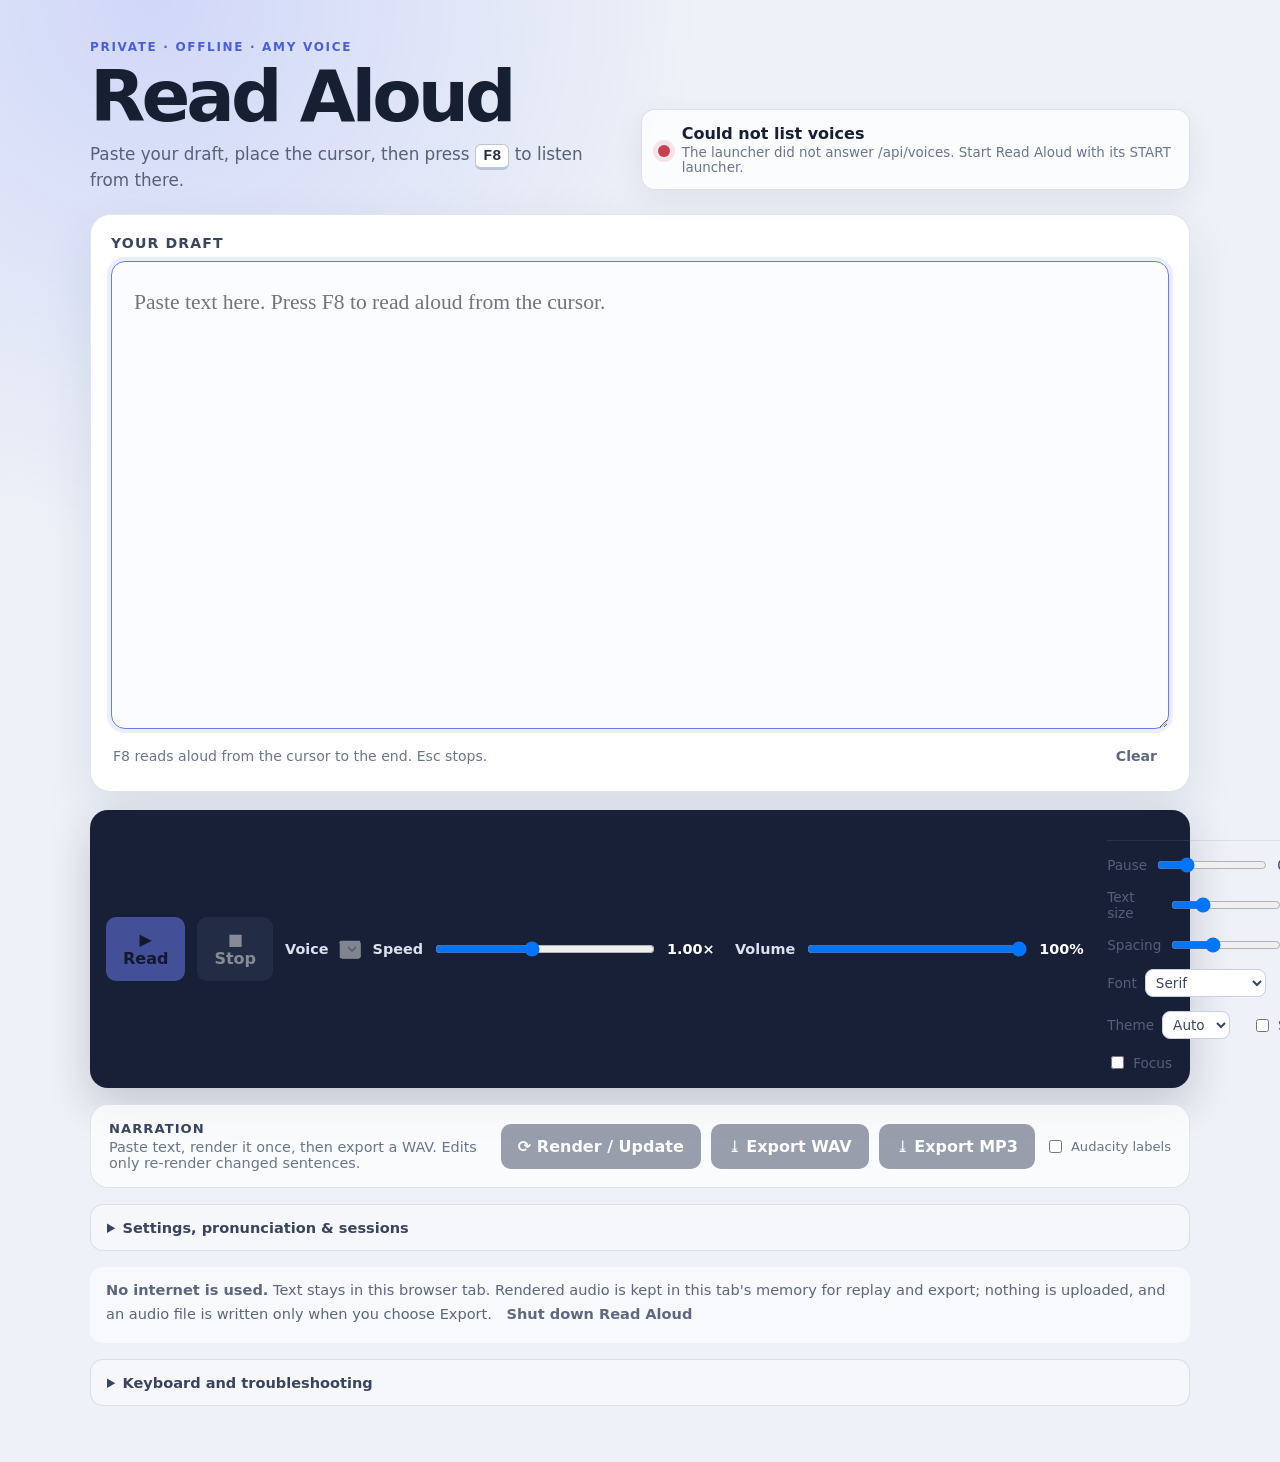
==== web/index.html @ 63fe1a3e "test" ====
<!doctype html>
<html lang="en">
<head>
  <meta charset="utf-8">
  <meta name="viewport" content="width=device-width, initial-scale=1">
  <meta name="color-scheme" content="light dark">
  <title>Read Aloud — Offline Proofreading</title>
  <link rel="stylesheet" href="style.css">
</head>
<body>
  <main class="shell">
    <noscript>
      <section class="noscript-banner" role="alert">
        <strong>JavaScript is turned off in this browser.</strong>
        <p>Read Aloud runs entirely on this computer — no internet is used and nothing is uploaded —
        but the offline voice engine needs JavaScript to run.</p>
        <p>If you use NoScript or a script blocker, allow scripts for <code>127.0.0.1</code> and
        <code>localhost</code> only; there are no third-party scripts on this page.
        Otherwise, enable JavaScript in your browser settings, then reload this page.</p>
      </section>
    </noscript>
    <header class="topbar">
      <div>
        <p class="eyebrow">PRIVATE · OFFLINE · AMY VOICE</p>
        <h1>Read Aloud</h1>
        <p class="subtitle">Paste your draft, place the cursor, then press <kbd>F8</kbd> to listen from there.</p>
      </div>
      <div class="status-card" aria-live="polite">
        <span id="statusDot" class="dot loading"></span>
        <div>
          <strong id="statusTitle">Loading voice…</strong>
          <span id="statusDetail">The first launch can take several seconds.</span>
        </div>
      </div>
    </header>

    <section class="editor-card">
      <label for="draft">Your draft</label>
      <div class="editor-stack">
        <div id="backdrop" aria-hidden="true"><div id="backdropContent" class="backdrop-content"></div></div>
        <textarea id="draft" spellcheck="true" autofocus placeholder="Paste text here. Press F8 to read aloud from the cursor."></textarea>
      </div>
      <div class="selection-row">
        <span id="selectionInfo">F8 reads aloud from the cursor to the end. Esc stops.</span>
        <button id="clearButton" class="quiet" type="button">Clear</button>
      </div>
      <div class="lint-row" id="lintInfo" aria-live="polite"></div>
      <div class="flags-row" id="flagsRow" hidden>
        <span id="flagsInfo"></span>
        <button id="flagPanelToggle" class="quiet" type="button">Show</button>
        <button id="flagReportButton" class="quiet" type="button">Report</button>
        <button id="flagClearButton" class="quiet" type="button">Clear flags</button>
      </div>
      <ol class="flag-panel" id="flagPanel" hidden></ol>
    </section>

    <section class="controls" aria-label="Read aloud controls">
      <button id="readButton" class="primary" type="button" disabled>
        <span aria-hidden="true">▶</span> Read
      </button>
      <button id="stopButton" type="button" disabled>
        <span aria-hidden="true">■</span> Stop
      </button>
      <label class="speed-control" for="voiceSelect">
        Voice
        <select id="voiceSelect" disabled></select>
      </label>
      <label class="speed-control" for="speed">
        Speed
        <input id="speed" type="range" min="0.65" max="1.45" step="0.05" value="1">
        <output id="speedValue" for="speed">1.00×</output>
      </label>
      <label class="speed-control" for="volume">
        Volume
        <input id="volume" type="range" min="0" max="1" step="0.05" value="1">
        <output id="volumeValue" for="volume">100%</output>
      </label>
      <div class="tuning-row" aria-label="Pacing and display">
        <label for="gap">
          Pause
          <input id="gap" type="range" min="0" max="1.5" step="0.05" value="0.35">
          <output id="gapValue" for="gap">0.35s</output>
        </label>
        <label for="fontScale">
          Text size
          <input id="fontScale" type="range" min="0.8" max="1.6" step="0.05" value="1">
          <output id="fontValue" for="fontScale">100%</output>
        </label>
        <label for="lineSpacing">
          Spacing
          <input id="lineSpacing" type="range" min="1.3" max="2.4" step="0.05" value="1.7">
          <output id="spacingValue" for="lineSpacing">1.70</output>
        </label>
        <label for="fontSelect">
          Font
          <select id="fontSelect">
            <option value="serif" selected>Serif</option>
            <option value="hyper">Hyperlegible</option>
          </select>
        </label>
        <label for="themeSelect">
          Theme
          <select id="themeSelect">
            <option value="auto" selected>Auto</option>
            <option value="light">Light</option>
            <option value="dark">Dark</option>
          </select>
        </label>
        <label class="toggle" for="stepToggle">
          <input id="stepToggle" type="checkbox">
          Step
        </label>
        <label class="toggle" for="focusToggle">
          <input id="focusToggle" type="checkbox">
          Focus
        </label>
      </div>
    </section>

    <section class="narration" aria-label="Narration and WAV export">
      <div class="narration-text">
        <strong>Narration</strong>
        <span id="narrationInfo">Paste text, render it once, then export a WAV. Edits only re-render changed sentences.</span>
        <span id="statsInfo" class="stats-line"></span>
      </div>
      <div class="narration-buttons">
        <button id="renderButton" type="button" disabled>
          <span aria-hidden="true">⟳</span> Render / Update
        </button>
        <button id="exportButton" type="button" disabled>
          <span aria-hidden="true">⤓</span> Export WAV
        </button>
        <button id="exportMp3Button" type="button" disabled>
          <span aria-hidden="true">⤓</span> Export MP3
        </button>
        <label class="labels-toggle" for="labelsToggle">
          <input id="labelsToggle" type="checkbox">
          Audacity labels
        </label>
      </div>
    </section>

    <details class="help settings-panel">
      <summary>Settings, pronunciation &amp; sessions</summary>
      <div class="settings-body">
        <p>Copy your settings as one line of text, or save them as <strong>settings.txt</strong> next to
        the app files in the <strong>shared</strong> folder — the page loads that file automatically on
        every launch, on any computer. Pronunciation fixes live in the <code>dict</code> part, for example
        <code>"dict":{"Dr.":"Doctor","kubectl":"kube control"}</code>; they change only how words are
        spoken, never your text. A session file saves the draft, flags, and settings together.</p>
        <textarea id="settingsBox" rows="3" spellcheck="false" placeholder='RA1 {"v":1,"speed":1, ... }'></textarea>
        <div class="settings-buttons">
          <button id="settingsShow" class="quiet" type="button">Show current</button>
          <button id="settingsApply" class="quiet" type="button">Apply</button>
          <button id="settingsCopy" class="quiet" type="button">Copy</button>
          <button id="settingsDownload" class="quiet" type="button">Download settings.txt</button>
          <button id="sessionSave" class="quiet" type="button">Save session</button>
          <button id="sessionOpen" class="quiet" type="button">Open session</button>
          <input type="file" id="sessionFile" accept=".json,.txt,application/json" hidden>
        </div>
      </div>
    </details>

    <section class="privacy-note">
      <strong>No internet is used.</strong>
      Text stays in this browser tab. Rendered audio is kept in this tab's memory for replay and export; nothing is uploaded, and an audio file is written only when you choose Export.
      <span class="quit-line"><button id="quitButton" class="quiet" type="button">Shut down Read Aloud</button></span>
    </section>

    <details class="help">
      <summary>Keyboard and troubleshooting</summary>
      <p><kbd>F8</kbd> reads aloud from the cursor to the end of the draft, highlighting each sentence as it is spoken. The next sentence is prepared while the current one plays, so reading is continuous. With text selected, <kbd>F8</kbd> reads only the selection. <kbd>Esc</kbd> stops, and pressing <kbd>F8</kbd> again resumes from the stopped sentence. Editing the text stops playback.</p>
      <p><strong>Adding voices:</strong> copy a compatible voice package folder into the
      <strong>voices</strong> folder next to <strong>shared</strong> on this drive, then relaunch.
      Two families work: <strong>Piper VITS</strong> packages hold <code>voice.json</code>,
      <code>model.onnx</code> and <code>tokens.txt</code>; <strong>KittenTTS</strong> packages add
      <code>voices.bin</code> and carry several speakers in one file.
      It will appear in the Voice dropdown automatically. The <a href="make-voice.html">voice package maker</a> can build and test a package from downloaded Piper files. Invalid packages are skipped and reported
      without affecting working voices.</p>
      <p><kbd>F7</kbd> replays the current sentence (or, while stopped, reads the sentence at the cursor once).
      <kbd>F9</kbd> flags the current sentence for later without interrupting playback; <kbd>F10</kbd> jumps
      to the next flagged sentence. <strong>Show</strong> opens the flag panel: click any entry to jump to it,
      and flags follow their sentences through edits and moves — a rewritten sentence keeps its flag, and a
      deleted one is listed as not found. Flagged sentences carry a dotted underline in the text. <strong>Step</strong> waits after each sentence — press <kbd>F8</kbd>
      (or Space outside the text box) for the next one. <strong>Focus</strong> dims everything except the
      sentence being spoken.</p>
      <p><strong>Render / Update</strong> synthesizes every sentence of the draft into memory, and <strong>Export WAV</strong> stitches them into one audio file with natural pauses. After editing, Render / Update re-records only the sentences that changed; everything else is reused instantly. Changing the speed re-renders everything, since it produces different audio.</p>
      <p>Do not open <code>shared/index.html</code> directly. Close this page and use the matching <code>START</code> launcher in the parent folder. Keep the <code>shared</code> folder beside the launcher.</p>
    </details>
  </main>

  <script src="app.js" defer></script>
</body>
</html>
---- web/style.css ----
:root {
  font-family: Inter, ui-sans-serif, system-ui, -apple-system, BlinkMacSystemFont, "Segoe UI", sans-serif;
  color: #172033;
  background: #eef1f7;
  font-synthesis: none;
}

* { box-sizing: border-box; }

body {
  margin: 0;
  min-height: 100vh;
  background:
    radial-gradient(circle at 12% 0%, rgba(72, 99, 255, 0.18), transparent 34rem),
    #eef1f7;
}

button, textarea, input { font: inherit; }

.shell {
  width: min(1100px, calc(100% - 32px));
  margin: 0 auto;
  padding: 40px 0 56px;
}

.topbar {
  display: flex;
  justify-content: space-between;
  align-items: flex-end;
  gap: 24px;
  margin-bottom: 24px;
}

.eyebrow {
  margin: 0 0 8px;
  color: #4c5ed7;
  font-size: 0.75rem;
  font-weight: 800;
  letter-spacing: 0.14em;
}

h1 {
  margin: 0;
  font-size: clamp(2.25rem, 6vw, 4.5rem);
  letter-spacing: -0.055em;
  line-height: 0.95;
}

.subtitle {
  margin: 14px 0 0;
  color: #566178;
  font-size: 1.05rem;
}

kbd {
  display: inline-block;
  padding: 0.12rem 0.45rem;
  border: 1px solid #bcc4d8;
  border-bottom-width: 3px;
  border-radius: 6px;
  background: #fff;
  color: #27314a;
  font-size: 0.9em;
  font-weight: 700;
}

.status-card {
  min-width: 290px;
  display: flex;
  align-items: center;
  gap: 12px;
  padding: 14px 16px;
  border: 1px solid rgba(122, 136, 169, 0.24);
  border-radius: 14px;
  background: rgba(255, 255, 255, 0.76);
  box-shadow: 0 10px 30px rgba(44, 56, 94, 0.08);
}

.status-card strong, .status-card span { display: block; }
.status-card span { margin-top: 2px; color: #6b758b; font-size: 0.84rem; }

.dot {
  width: 12px;
  height: 12px;
  flex: 0 0 12px;
  border-radius: 50%;
  background: #d8a316;
  box-shadow: 0 0 0 5px rgba(216, 163, 22, 0.13);
}

.dot.ready { background: #1c9c67; box-shadow: 0 0 0 5px rgba(28, 156, 103, 0.13); }
.dot.error { background: #c83f52; box-shadow: 0 0 0 5px rgba(200, 63, 82, 0.13); }
.dot.speaking { background: #5268ee; box-shadow: 0 0 0 5px rgba(82, 104, 238, 0.13); }

.editor-card {
  padding: 20px;
  border: 1px solid rgba(122, 136, 169, 0.22);
  border-radius: 20px;
  background: #fff;
  box-shadow: 0 18px 50px rgba(44, 56, 94, 0.1);
}

.editor-card > label {
  display: block;
  margin: 0 0 10px;
  color: #39445d;
  font-size: 0.88rem;
  font-weight: 800;
  text-transform: uppercase;
  letter-spacing: 0.08em;
}

.editor-stack {
  position: relative;
  display: grid;
}

.editor-stack > textarea { grid-area: 1 / 1; }

#backdrop {
  position: absolute;
  inset: 0;
  overflow: hidden;
  border: 1px solid transparent;
  border-radius: 14px;
  background: #fbfcff;
  pointer-events: none;
}

.backdrop-content {
  min-height: 100%;
  padding: 22px;
  color: transparent;
  font-family: Georgia, "Times New Roman", serif;
  font-size: clamp(1.1rem, 2vw, 1.35rem);
  line-height: 1.7;
  white-space: pre-wrap;
  overflow-wrap: break-word;
}

.backdrop-content mark {
  border-radius: 5px;
  background: rgba(114, 132, 255, 0.30);
  color: transparent;
  box-decoration-break: clone;
  -webkit-box-decoration-break: clone;
}

textarea {
  position: relative;
  z-index: 1;
  width: 100%;
  min-height: min(52vh, 560px);
  resize: vertical;
  padding: 22px;
  border: 1px solid #d6dbe8;
  border-radius: 14px;
  outline: none;
  background: transparent;
  color: #171d2c;
  font-family: Georgia, "Times New Roman", serif;
  font-size: clamp(1.1rem, 2vw, 1.35rem);
  line-height: 1.7;
  transition: border-color 150ms ease, box-shadow 150ms ease;
}

textarea:focus {
  border-color: #687bf0;
  box-shadow: 0 0 0 4px rgba(104, 123, 240, 0.13);
}

.selection-row {
  display: flex;
  justify-content: space-between;
  align-items: center;
  gap: 16px;
  padding: 12px 2px 0;
  color: #6b758b;
  font-size: 0.88rem;
}

.controls {
  display: flex;
  align-items: center;
  gap: 12px;
  margin-top: 18px;
  padding: 16px;
  border-radius: 18px;
  background: #182038;
  color: #fff;
  box-shadow: 0 18px 45px rgba(24, 32, 56, 0.2);
}

button {
  padding: 12px 16px;
  border: 1px solid transparent;
  border-radius: 10px;
  cursor: pointer;
  background: #303a55;
  color: #fff;
  font-weight: 750;
}

button:hover:not(:disabled) { transform: translateY(-1px); }
button:disabled { cursor: not-allowed; opacity: 0.48; }
button.primary { background: #7284ff; color: #0c1226; }
button.quiet { padding: 6px 9px; background: transparent; color: #5e6980; }

.speed-control {
  display: flex;
  align-items: center;
  gap: 10px;
  margin-left: auto;
  color: #dce1f1;
  font-size: 0.9rem;
  font-weight: 700;
}

.speed-control input { width: min(220px, 24vw); }
.speed-control output { min-width: 3.5rem; color: #fff; font-variant-numeric: tabular-nums; }

/* The hidden attribute must always win, even over author display rules
   (flex/grid on the same element would otherwise override it). */
[hidden] { display: none !important; }

.noscript-banner {
  margin-bottom: 18px;
  padding: 16px 18px;
  border: 1px solid #e3b7b7;
  border-radius: 14px;
  background: #fdf3f3;
  color: #5a2f2f;
}

.noscript-banner strong { display: block; margin-bottom: 6px; }
.noscript-banner p { margin: 6px 0 0; font-size: 0.95rem; line-height: 1.5; }
.noscript-banner code {
  padding: 1px 5px;
  border-radius: 5px;
  background: rgba(0, 0, 0, 0.07);
  font-size: 0.9em;
}

.narration {
  display: flex;
  justify-content: space-between;
  align-items: center;
  gap: 16px;
  margin-top: 16px;
  padding: 16px 18px;
  border: 1px solid rgba(122, 136, 169, 0.22);
  border-radius: 18px;
  background: rgba(255, 255, 255, 0.72);
}

.narration-text strong {
  display: block;
  color: #39445d;
  font-size: 0.82rem;
  font-weight: 800;
  text-transform: uppercase;
  letter-spacing: 0.08em;
}

.narration-text span {
  display: block;
  margin-top: 3px;
  color: #6b758b;
  font-size: 0.9rem;
}

.narration-buttons {
  display: flex;
  gap: 10px;
  flex: 0 0 auto;
}

.privacy-note, .help {
  margin-top: 16px;
  padding: 14px 16px;
  border-radius: 13px;
  color: #5c667c;
  font-size: 0.91rem;
}

.privacy-note { background: rgba(255, 255, 255, 0.62); }
.help { border: 1px solid rgba(122, 136, 169, 0.22); background: rgba(255, 255, 255, 0.42); }
.help summary { cursor: pointer; color: #39445d; font-weight: 800; }
.help p:last-child { margin-bottom: 0; }

@media (max-width: 760px) {
  .shell { width: min(100% - 20px, 1100px); padding-top: 22px; }
  .topbar { display: block; }
  .status-card { margin-top: 20px; min-width: 0; }
  .controls { flex-wrap: wrap; }
  .narration { display: block; }
  .narration-buttons { margin-top: 12px; }
  .narration-buttons button { flex: 1; width: 100%; }
  .speed-control { width: 100%; margin: 4px 0 0; }
  .speed-control input { flex: 1; width: auto; }
}

/* dark theme (activated by data-theme, set from the theme setting) */
:root[data-theme="dark"] { color: #eef1fb; background: #111626; }
:root[data-theme="dark"] body { background: radial-gradient(circle at 12% 0%, rgba(72, 99, 255, 0.2), transparent 34rem), #111626; }
:root[data-theme="dark"] .subtitle, :root[data-theme="dark"] .selection-row, :root[data-theme="dark"] .privacy-note, :root[data-theme="dark"] .help { color: #aeb7cc; }
:root[data-theme="dark"] .status-card, :root[data-theme="dark"] .editor-card { background: #1a2133; border-color: #303a53; }
:root[data-theme="dark"] .status-card span { color: #aeb7cc; }
:root[data-theme="dark"] textarea { background: transparent; color: #f0f2f8; border-color: #38425d; }
:root[data-theme="dark"] #backdrop { background: #111728; }
:root[data-theme="dark"] .backdrop-content mark { background: rgba(114, 132, 255, 0.42); }
:root[data-theme="dark"] .editor-card > label, :root[data-theme="dark"] .help summary { color: #dfe4f2; }
:root[data-theme="dark"] kbd { background: #222b40; color: #eef1fb; border-color: #52607c; }
:root[data-theme="dark"] button.quiet { color: #bac2d4; }
:root[data-theme="dark"] .privacy-note, :root[data-theme="dark"] .help, :root[data-theme="dark"] .narration { background: rgba(29, 37, 56, 0.75); border-color: #303a53; }
:root[data-theme="dark"] .narration-text strong { color: #dfe4f2; }
:root[data-theme="dark"] .narration-text span { color: #aeb7cc; }
:root[data-theme="dark"] .noscript-banner { background: #3a2430; border-color: #6d4050; color: #f0d9dd; }
:root[data-theme="dark"] .noscript-banner code { background: rgba(255, 255, 255, 0.12); }


/* ---- Tier 1 pack: tuning row, lint, stats, scalable editor text ---- */

.tuning-row {
  display: flex;
  flex-wrap: wrap;
  gap: 14px 22px;
  width: 100%;
  margin-top: 14px;
  padding-top: 14px;
  border-top: 1px solid rgba(122, 136, 169, 0.18);
}

.tuning-row label {
  display: flex;
  align-items: center;
  gap: 8px;
  font-size: 0.85rem;
  color: #54607a;
}

.tuning-row input[type="range"] { width: 110px; }

.tuning-row output {
  min-width: 46px;
  font-variant-numeric: tabular-nums;
  color: #39445d;
}

.lint-row {
  margin-top: 8px;
  font-size: 0.85rem;
  color: #8a5a2b;
}

.lint-row:empty { display: none; }

.stats-line {
  display: block;
  margin-top: 4px;
  color: #6b758b;
  font-size: 0.85rem;
}

.stats-line:empty { display: none; }

textarea, .backdrop-content {
  font-size: calc(clamp(1.1rem, 2vw, 1.35rem) * var(--font-scale, 1));
  line-height: var(--line-height, 1.7);
}

/* dark theme (activated by data-theme, set from the theme setting) */
:root[data-theme="dark"] .tuning-row { border-top-color: rgba(122, 136, 169, 0.28); }
:root[data-theme="dark"] .tuning-row label { color: #aeb7cc; }
:root[data-theme="dark"] .tuning-row output { color: #dfe4f2; }
:root[data-theme="dark"] .lint-row { color: #dcb27e; }
:root[data-theme="dark"] .stats-line { color: #aeb7cc; }


/* ---- Tier 2 pack: fonts, focus mode, lint underlines, flags, settings, exports ---- */

@font-face {
  font-family: 'Atkinson Hyperlegible';
  src: url('fonts/AtkinsonHyperlegible-Regular.woff2') format('woff2');
  font-weight: 400;
  font-style: normal;
  font-display: swap;
}
@font-face {
  font-family: 'Atkinson Hyperlegible';
  src: url('fonts/AtkinsonHyperlegible-Bold.woff2') format('woff2');
  font-weight: 700;
  font-style: normal;
  font-display: swap;
}
@font-face {
  font-family: 'Atkinson Hyperlegible';
  src: url('fonts/AtkinsonHyperlegible-Italic.woff2') format('woff2');
  font-weight: 400;
  font-style: italic;
  font-display: swap;
}

textarea, .backdrop-content {
  font-family: var(--editor-font, Georgia, "Times New Roman", serif);
}

.tuning-row select {
  padding: 4px 6px;
  border-radius: 8px;
  border: 1px solid #c9d0e0;
  background: #ffffff;
  color: #39445d;
  font: inherit;
}

.tuning-row .toggle {
  gap: 6px;
  cursor: pointer;
}

/* Focus mode: dim everything except the sentence being spoken */
.focus-live textarea { color: transparent; caret-color: #171d2c; }
.focus-live .backdrop-content { color: rgba(23, 29, 44, 0.34); }
.focus-live .backdrop-content mark { color: #171d2c; }

/* Writing-check underlines drawn behind the editable text */
.backdrop-content u.lint {
  color: transparent;
  text-decoration: underline wavy #c2543a 1.5px;
  text-decoration-skip-ink: none;
}

.flags-row {
  display: flex;
  align-items: center;
  gap: 10px;
  margin-top: 8px;
  font-size: 0.85rem;
  color: #54607a;
}

.labels-toggle {
  display: flex;
  align-items: center;
  gap: 6px;
  font-size: 0.82rem;
  color: #6b758b;
  cursor: pointer;
}

.settings-body { margin-top: 10px; }

.settings-body textarea {
  min-height: 0;
  height: auto;
  padding: 10px 12px;
  font-family: ui-monospace, SFMono-Regular, Menlo, Consolas, monospace;
  font-size: 0.82rem;
  line-height: 1.5;
}

.settings-buttons {
  display: flex;
  flex-wrap: wrap;
  gap: 8px;
  margin-top: 10px;
}

.quit-line { margin-top: 10px; }

:root[data-theme="dark"] .tuning-row select { background: #1a2133; color: #dfe4f2; border-color: #38425d; }
:root[data-theme="dark"] .focus-live textarea { color: transparent; caret-color: #f0f2f8; }
:root[data-theme="dark"] .focus-live .backdrop-content { color: rgba(240, 242, 248, 0.30); }
:root[data-theme="dark"] .focus-live .backdrop-content mark { color: #f0f2f8; }
:root[data-theme="dark"] .backdrop-content u.lint { text-decoration-color: #e08b6d; }
:root[data-theme="dark"] .flags-row { color: #aeb7cc; }
:root[data-theme="dark"] .labels-toggle { color: #aeb7cc; }

/* Native form controls and scrollbars follow the chosen theme, not the OS. */
:root[data-theme="light"] { color-scheme: light; }
:root[data-theme="dark"] { color-scheme: dark; }

/* ---- Flag panel ---- */

.flag-panel {
  margin: 8px 0 0;
  padding: 6px 8px;
  list-style: none;
  border: 1px solid rgba(122, 136, 169, 0.22);
  border-radius: 12px;
  background: rgba(255, 255, 255, 0.72);
  max-height: 260px;
  overflow-y: auto;
}

.flag-panel li {
  display: flex;
  align-items: baseline;
  gap: 8px;
  padding: 6px 8px;
  border-radius: 8px;
  cursor: pointer;
  font-size: 0.88rem;
  color: #39445d;
}

.flag-panel li:hover { background: rgba(114, 132, 255, 0.10); }

.flag-panel .flag-text { flex: 1; min-width: 0; }
.flag-panel .flag-ctx { color: #9aa3b8; }

.flag-panel .flag-badge {
  flex: 0 0 auto;
  font-size: 0.72rem;
  padding: 1px 7px;
  border-radius: 999px;
  background: rgba(122, 136, 169, 0.16);
  color: #54607a;
}

.flag-panel li.flag-lost { cursor: default; opacity: 0.6; }
.flag-panel li.flag-lost .flag-badge { background: rgba(194, 84, 58, 0.14); color: #a04a34; }
.flag-panel li.flag-edited .flag-badge { background: rgba(114, 132, 255, 0.16); color: #4553a8; }

.flag-panel .flag-remove {
  flex: 0 0 auto;
  border: 0;
  background: none;
  color: #9aa3b8;
  cursor: pointer;
  font-size: 0.9rem;
  padding: 0 4px;
}
.flag-panel .flag-remove:hover { color: #a04a34; }

/* flagged sentences marked behind the text while idle */
.backdrop-content u.flagmark {
  color: transparent;
  text-decoration: underline dotted #b98a2e 2px;
  text-decoration-skip-ink: none;
}

:root[data-theme="dark"] .flag-panel { background: rgba(29, 37, 56, 0.75); border-color: #303a53; }
:root[data-theme="dark"] .flag-panel li { color: #dfe4f2; }
:root[data-theme="dark"] .flag-panel li:hover { background: rgba(114, 132, 255, 0.16); }
:root[data-theme="dark"] .flag-panel .flag-ctx { color: #7e88a1; }
:root[data-theme="dark"] .flag-panel .flag-badge { background: rgba(122, 136, 169, 0.28); color: #aeb7cc; }
:root[data-theme="dark"] .backdrop-content u.flagmark { text-decoration-color: #d9a94a; }
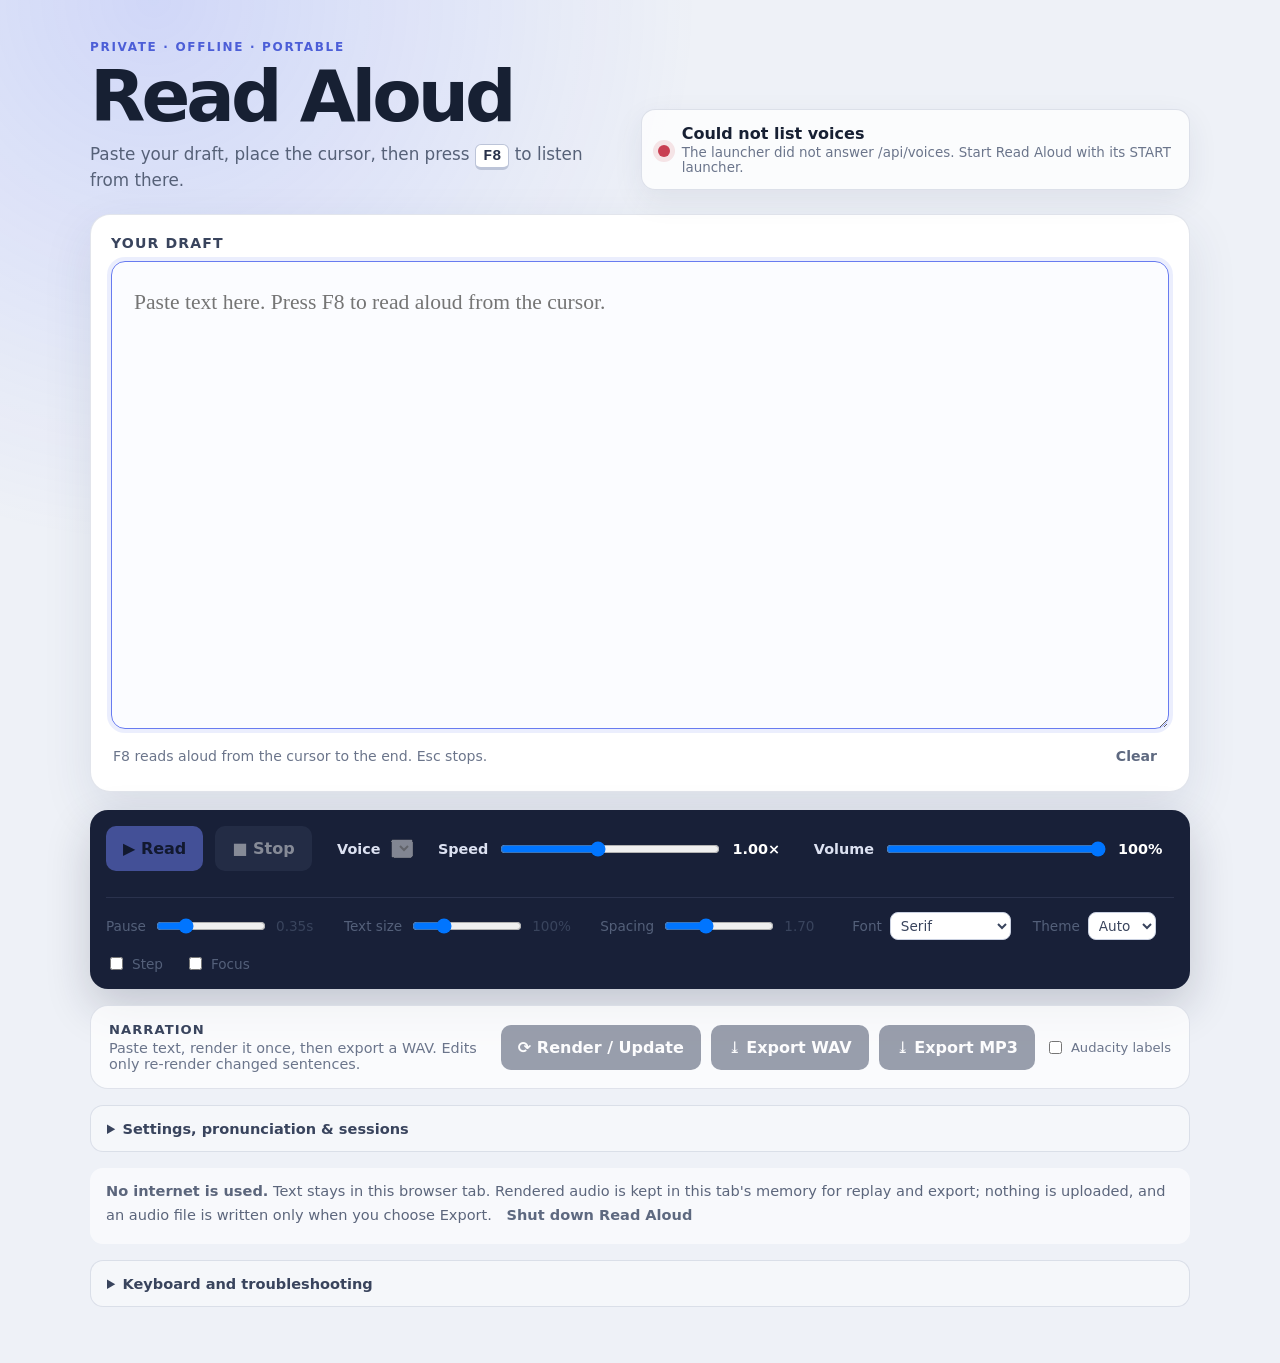
==== commit 7cf94422: "phase 2" ====
--- a/web/index.html
+++ b/web/index.html
@@ -21,7 +21,7 @@
     </noscript>
     <header class="topbar">
       <div>
-        <p class="eyebrow">PRIVATE · OFFLINE · AMY VOICE</p>
+        <p class="eyebrow">PRIVATE · OFFLINE · PORTABLE</p>
         <h1>Read Aloud</h1>
         <p class="subtitle">Paste your draft, place the cursor, then press <kbd>F8</kbd> to listen from there.</p>
       </div>
@@ -64,6 +64,10 @@
       <label class="speed-control" for="voiceSelect">
         Voice
         <select id="voiceSelect" disabled></select>
+      </label>
+      <label class="speed-control" for="speakerSelect" id="speakerRow" hidden>
+        Speaker
+        <select id="speakerSelect"></select>
       </label>
       <label class="speed-control" for="speed">
         Speed
--- a/web/style.css
+++ b/web/style.css
@@ -181,6 +181,7 @@
 
 .controls {
   display: flex;
+  flex-wrap: wrap;
   align-items: center;
   gap: 12px;
   margin-top: 18px;
@@ -217,6 +218,7 @@
 }
 
 .speed-control input { width: min(220px, 24vw); }
+.speed-control select { max-width: min(16em, 30vw); }
 .speed-control output { min-width: 3.5rem; color: #fff; font-variant-numeric: tabular-nums; }
 
 /* The hidden attribute must always win, even over author display rules
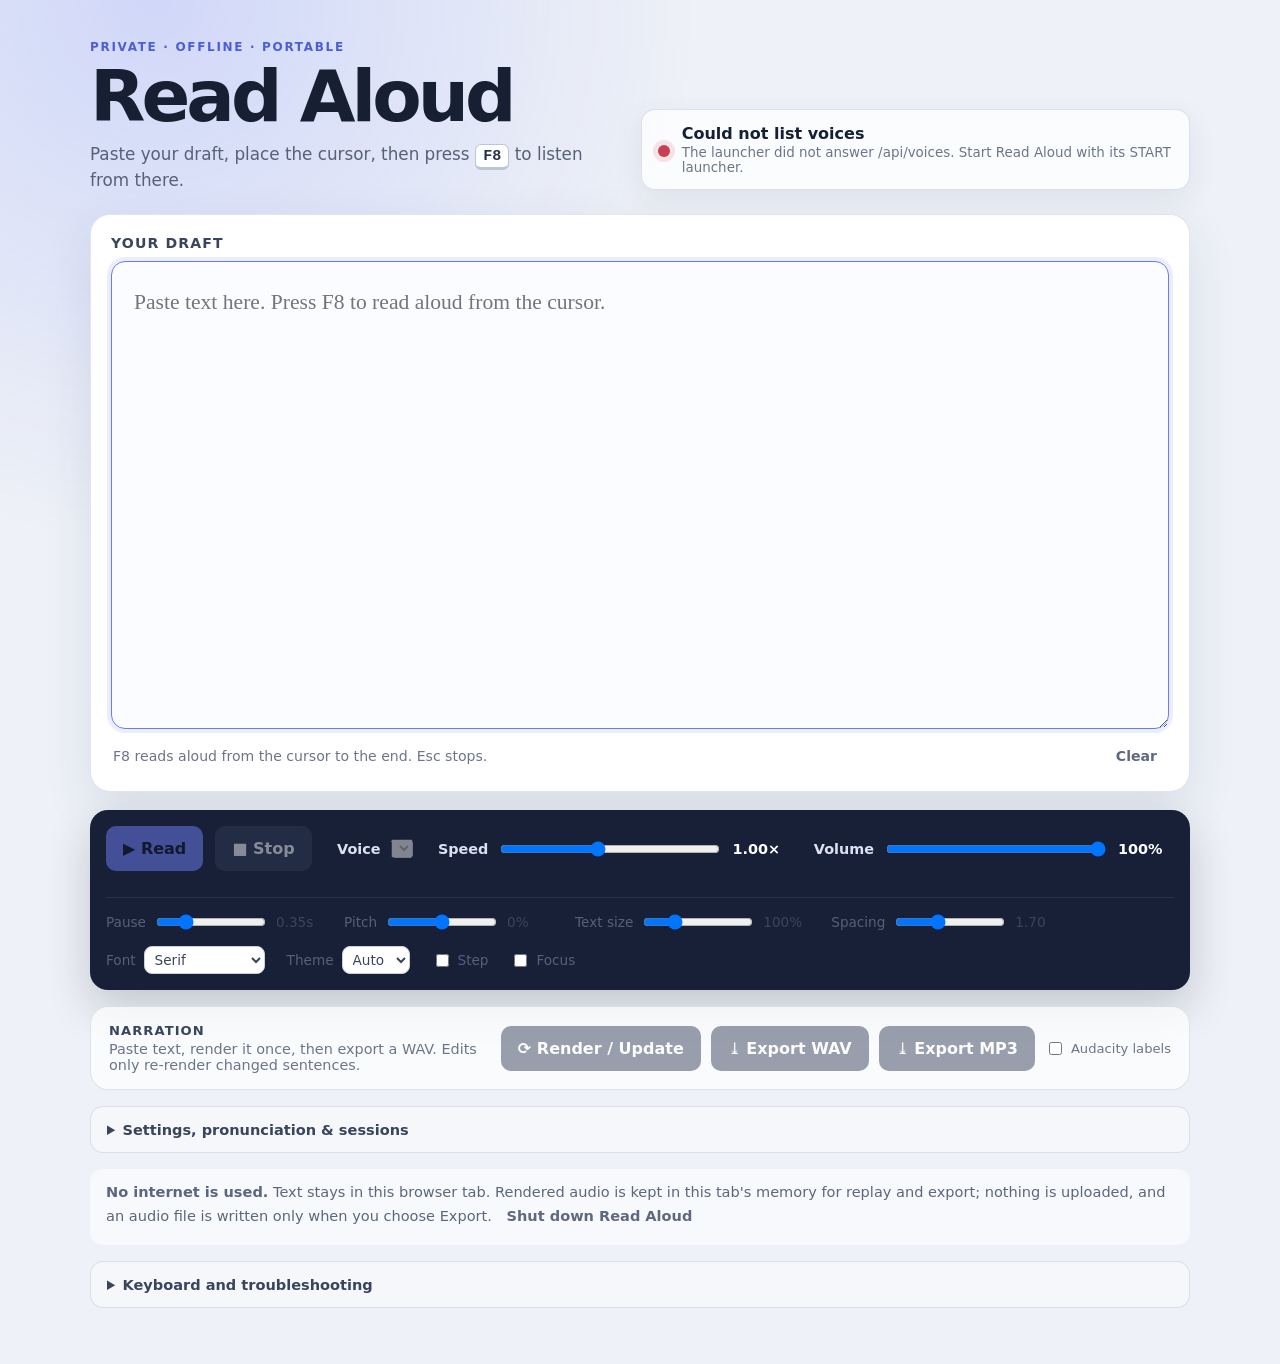
==== commit cb941368: "Phase 3: pitch slider with compensated pace and pitched exports, Natural/Steady delivery presets, ex" ====
--- a/web/index.html
+++ b/web/index.html
@@ -69,6 +69,13 @@
         Speaker
         <select id="speakerSelect"></select>
       </label>
+      <div class="speed-control" id="deliveryRow" hidden>
+        Delivery
+        <span class="seg" role="group" aria-label="Delivery style">
+          <button id="deliveryNatural" type="button" class="segbtn active">Natural</button>
+          <button id="deliverySteady" type="button" class="segbtn">Steady</button>
+        </span>
+      </div>
       <label class="speed-control" for="speed">
         Speed
         <input id="speed" type="range" min="0.65" max="1.45" step="0.05" value="1">
@@ -84,6 +91,11 @@
           Pause
           <input id="gap" type="range" min="0" max="1.5" step="0.05" value="0.35">
           <output id="gapValue" for="gap">0.35s</output>
+        </label>
+        <label for="pitch">
+          Pitch
+          <input id="pitch" type="range" min="0.85" max="1.15" step="0.01" value="1">
+          <output id="pitchValue" for="pitch">0%</output>
         </label>
         <label for="fontScale">
           Text size
--- a/web/style.css
+++ b/web/style.css
@@ -220,6 +220,11 @@
 .speed-control input { width: min(220px, 24vw); }
 .speed-control select { max-width: min(16em, 30vw); }
 .speed-control output { min-width: 3.5rem; color: #fff; font-variant-numeric: tabular-nums; }
+
+.seg { display: inline-flex; border: 1px solid #3a4664; border-radius: 10px; overflow: hidden; }
+.seg .segbtn { padding: 8px 12px; border-radius: 0; background: #232c47; color: #c7cfe4; font-weight: 650; }
+.seg .segbtn.active { background: #7284ff; color: #0c1226; }
+.seg .segbtn:hover:not(:disabled) { transform: none; }
 
 /* The hidden attribute must always win, even over author display rules
    (flex/grid on the same element would otherwise override it). */
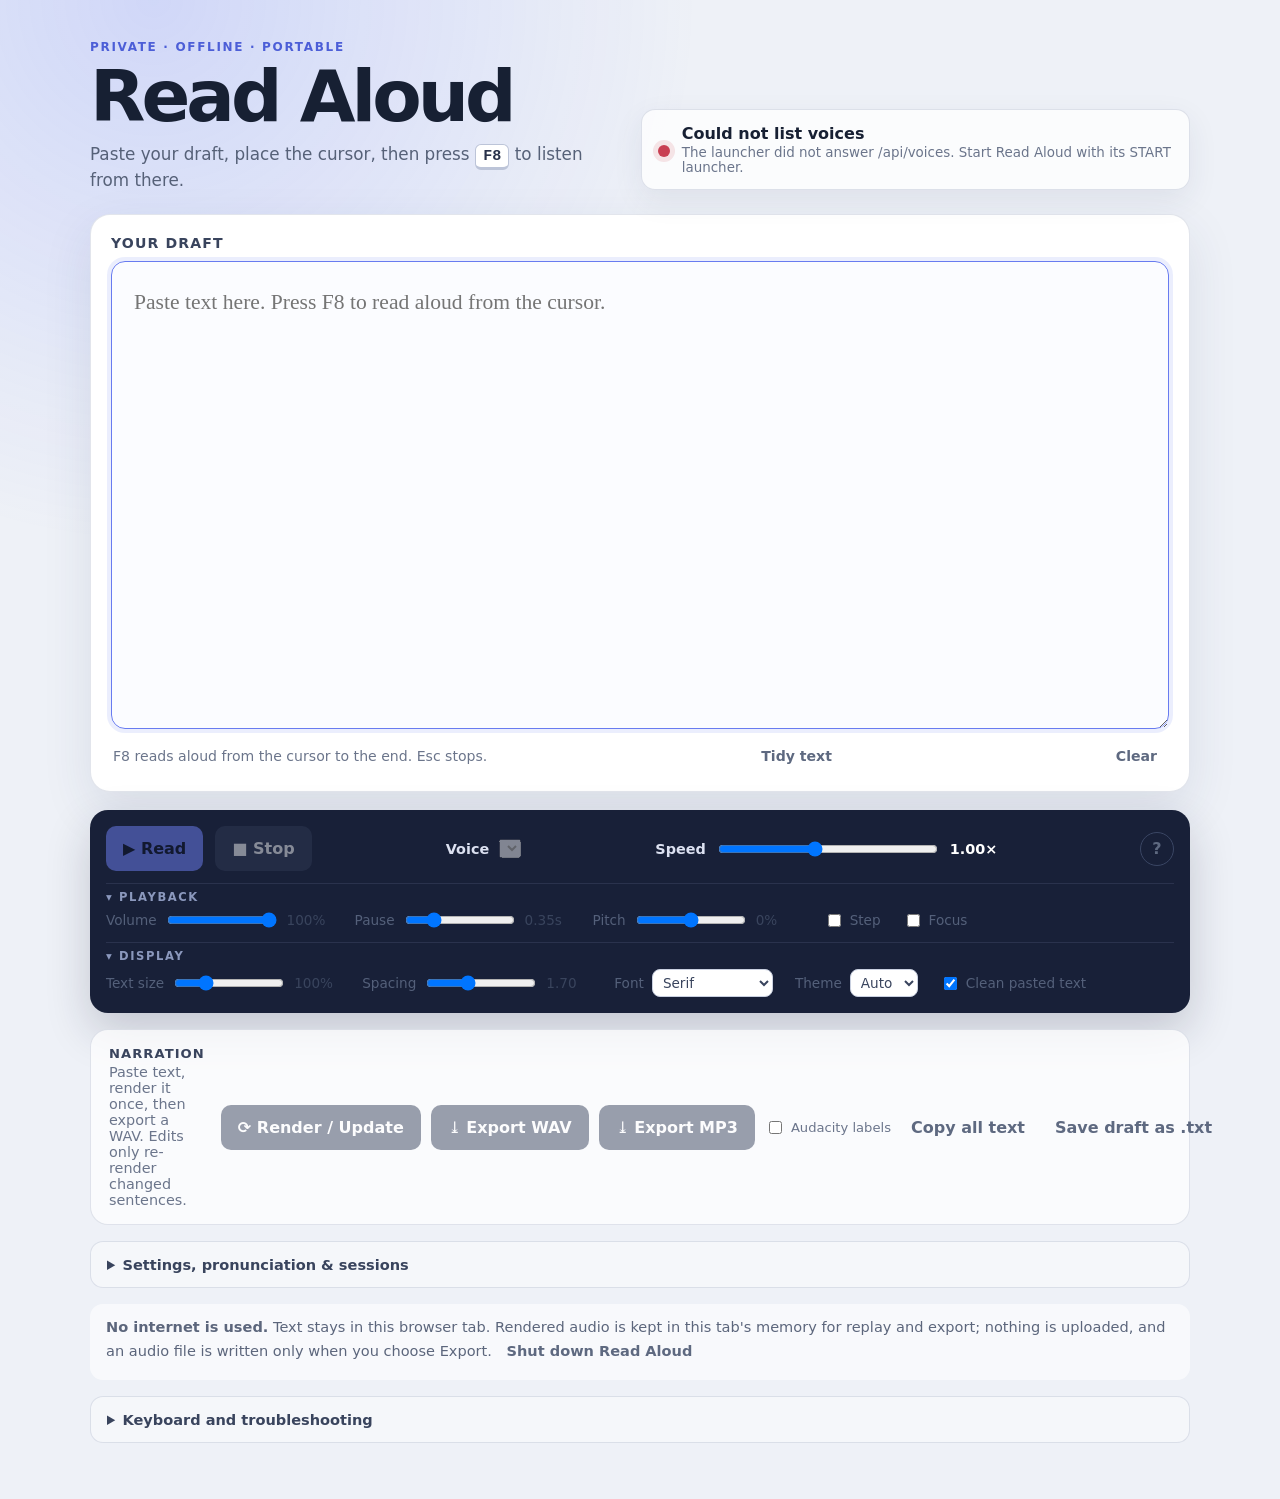
==== commit 0b0e169b: "Phase 5: grouped controls, shortcut overlay, re-render tint, paste cleanup + tidy, resume marker on " ====
--- a/web/index.html
+++ b/web/index.html
@@ -36,12 +36,23 @@
 
     <section class="editor-card">
       <label for="draft">Your draft</label>
+      <div id="restoreBanner" class="offer-banner" hidden>
+        An autosaved session from this drive was found.
+        <button id="restoreYes" type="button">Restore</button>
+        <button id="restoreNo" class="quiet" type="button">Dismiss</button>
+      </div>
+      <div id="importBanner" class="offer-banner" hidden>
+        Replace the current draft with <strong id="importName"></strong>? Unsaved work will be lost.
+        <button id="importYes" type="button">Replace</button>
+        <button id="importNo" class="quiet" type="button">Cancel</button>
+      </div>
       <div class="editor-stack">
         <div id="backdrop" aria-hidden="true"><div id="backdropContent" class="backdrop-content"></div></div>
         <textarea id="draft" spellcheck="true" autofocus placeholder="Paste text here. Press F8 to read aloud from the cursor."></textarea>
       </div>
       <div class="selection-row">
         <span id="selectionInfo">F8 reads aloud from the cursor to the end. Esc stops.</span>
+        <button id="tidyButton" class="quiet" type="button" title="Straighten quotes, remove hidden characters">Tidy text</button>
         <button id="clearButton" class="quiet" type="button">Clear</button>
       </div>
       <div class="lint-row" id="lintInfo" aria-live="polite"></div>
@@ -81,56 +92,69 @@
         <input id="speed" type="range" min="0.65" max="1.45" step="0.05" value="1">
         <output id="speedValue" for="speed">1.00×</output>
       </label>
-      <label class="speed-control" for="volume">
-        Volume
-        <input id="volume" type="range" min="0" max="1" step="0.05" value="1">
-        <output id="volumeValue" for="volume">100%</output>
-      </label>
-      <div class="tuning-row" aria-label="Pacing and display">
-        <label for="gap">
-          Pause
-          <input id="gap" type="range" min="0" max="1.5" step="0.05" value="0.35">
-          <output id="gapValue" for="gap">0.35s</output>
-        </label>
-        <label for="pitch">
-          Pitch
-          <input id="pitch" type="range" min="0.85" max="1.15" step="0.01" value="1">
-          <output id="pitchValue" for="pitch">0%</output>
-        </label>
-        <label for="fontScale">
-          Text size
-          <input id="fontScale" type="range" min="0.8" max="1.6" step="0.05" value="1">
-          <output id="fontValue" for="fontScale">100%</output>
-        </label>
-        <label for="lineSpacing">
-          Spacing
-          <input id="lineSpacing" type="range" min="1.3" max="2.4" step="0.05" value="1.7">
-          <output id="spacingValue" for="lineSpacing">1.70</output>
-        </label>
-        <label for="fontSelect">
-          Font
-          <select id="fontSelect">
-            <option value="serif" selected>Serif</option>
-            <option value="hyper">Hyperlegible</option>
-          </select>
-        </label>
-        <label for="themeSelect">
-          Theme
-          <select id="themeSelect">
-            <option value="auto" selected>Auto</option>
-            <option value="light">Light</option>
-            <option value="dark">Dark</option>
-          </select>
-        </label>
-        <label class="toggle" for="stepToggle">
-          <input id="stepToggle" type="checkbox">
-          Step
-        </label>
-        <label class="toggle" for="focusToggle">
-          <input id="focusToggle" type="checkbox">
-          Focus
-        </label>
-      </div>
+      <button id="helpButton" class="quiet help-btn" type="button" title="Keyboard shortcuts" aria-label="Keyboard shortcuts">?</button>
+      <details class="ctl-group" id="playbackGroup" open>
+        <summary>Playback</summary>
+        <div class="tuning-row" aria-label="Playback tuning">
+          <label for="volume">
+            Volume
+            <input id="volume" type="range" min="0" max="1" step="0.05" value="1">
+            <output id="volumeValue" for="volume">100%</output>
+          </label>
+          <label for="gap">
+            Pause
+            <input id="gap" type="range" min="0" max="1.5" step="0.05" value="0.35">
+            <output id="gapValue" for="gap">0.35s</output>
+          </label>
+          <label for="pitch">
+            Pitch
+            <input id="pitch" type="range" min="0.85" max="1.15" step="0.01" value="1">
+            <output id="pitchValue" for="pitch">0%</output>
+          </label>
+          <label class="toggle" for="stepToggle">
+            <input id="stepToggle" type="checkbox">
+            Step
+          </label>
+          <label class="toggle" for="focusToggle">
+            <input id="focusToggle" type="checkbox">
+            Focus
+          </label>
+        </div>
+      </details>
+      <details class="ctl-group" id="displayGroup" open>
+        <summary>Display</summary>
+        <div class="tuning-row" aria-label="Display settings">
+          <label for="fontScale">
+            Text size
+            <input id="fontScale" type="range" min="0.8" max="1.6" step="0.05" value="1">
+            <output id="fontValue" for="fontScale">100%</output>
+          </label>
+          <label for="lineSpacing">
+            Spacing
+            <input id="lineSpacing" type="range" min="1.3" max="2.4" step="0.05" value="1.7">
+            <output id="spacingValue" for="lineSpacing">1.70</output>
+          </label>
+          <label for="fontSelect">
+            Font
+            <select id="fontSelect">
+              <option value="serif" selected>Serif</option>
+              <option value="hyper">Hyperlegible</option>
+            </select>
+          </label>
+          <label for="themeSelect">
+            Theme
+            <select id="themeSelect">
+              <option value="auto" selected>Auto</option>
+              <option value="light">Light</option>
+              <option value="dark">Dark</option>
+            </select>
+          </label>
+          <label class="toggle" for="cleanPasteToggle">
+            <input id="cleanPasteToggle" type="checkbox" checked>
+            Clean pasted text
+          </label>
+        </div>
+      </details>
     </section>
 
     <section class="narration" aria-label="Narration and WAV export">
@@ -153,6 +177,8 @@
           <input id="labelsToggle" type="checkbox">
           Audacity labels
         </label>
+        <button id="copyAllButton" class="quiet" type="button">Copy all text</button>
+        <button id="saveTxtButton" class="quiet" type="button">Save draft as .txt</button>
       </div>
     </section>
 
@@ -169,9 +195,14 @@
           <button id="settingsShow" class="quiet" type="button">Show current</button>
           <button id="settingsApply" class="quiet" type="button">Apply</button>
           <button id="settingsCopy" class="quiet" type="button">Copy</button>
-          <button id="settingsDownload" class="quiet" type="button">Download settings.txt</button>
-          <button id="sessionSave" class="quiet" type="button">Save session</button>
+          <button id="settingsDownload" class="quiet" type="button">Save settings.txt to drive</button>
+          <button id="sessionSave" class="quiet" type="button">Save session to drive</button>
           <button id="sessionOpen" class="quiet" type="button">Open session</button>
+          <label class="toggle" for="autosaveToggle">
+            <input id="autosaveToggle" type="checkbox">
+            Autosave to drive
+          </label>
+          <span id="autosaveDot" class="autosave-dot" hidden>● autosaving to this drive</span>
           <input type="file" id="sessionFile" accept=".json,.txt,application/json" hidden>
         </div>
       </div>
@@ -185,7 +216,7 @@
 
     <details class="help">
       <summary>Keyboard and troubleshooting</summary>
-      <p><kbd>F8</kbd> reads aloud from the cursor to the end of the draft, highlighting each sentence as it is spoken. The next sentence is prepared while the current one plays, so reading is continuous. With text selected, <kbd>F8</kbd> reads only the selection. <kbd>Esc</kbd> stops, and pressing <kbd>F8</kbd> again resumes from the stopped sentence. Editing the text stops playback.</p>
+      <p><kbd>F8</kbd> reads aloud from the cursor to the end of the draft, highlighting each sentence as it is spoken. The next sentence is prepared while the current one plays, so reading is continuous. With text selected, <kbd>F8</kbd> reads only the selection. <kbd>Esc</kbd> stops and leaves a <strong>▸ resume marker</strong> on the sentence — it follows the sentence through edits and clears itself once you read it again. Pressing <kbd>F8</kbd> resumes from the stopped sentence. Editing the text stops playback. Press <kbd>?</kbd> anytime for the shortcut overlay.</p>
       <p><strong>Adding voices:</strong> copy a compatible voice package folder into the
       <strong>voices</strong> folder next to <strong>shared</strong> on this drive, then relaunch.
       Two families work: <strong>Piper VITS</strong> packages hold <code>voice.json</code>,
@@ -203,6 +234,21 @@
       <p><strong>Render / Update</strong> synthesizes every sentence of the draft into memory, and <strong>Export WAV</strong> stitches them into one audio file with natural pauses. After editing, Render / Update re-records only the sentences that changed; everything else is reused instantly. Changing the speed re-renders everything, since it produces different audio.</p>
       <p>Do not open <code>shared/index.html</code> directly. Close this page and use the matching <code>START</code> launcher in the parent folder. Keep the <code>shared</code> folder beside the launcher.</p>
     </details>
+    <div id="helpOverlay" class="help-overlay" hidden role="dialog" aria-label="Keyboard shortcuts">
+      <div class="help-card">
+        <strong>Keyboard shortcuts</strong>
+        <dl>
+          <dt><kbd>F8</kbd></dt><dd>Read from the cursor (or read the selection). In step mode: next sentence.</dd>
+          <dt><kbd>F7</kbd></dt><dd>Replay the current sentence.</dd>
+          <dt><kbd>F9</kbd></dt><dd>Flag the current sentence while listening.</dd>
+          <dt><kbd>F10</kbd></dt><dd>Jump to the next flagged sentence.</dd>
+          <dt><kbd>Esc</kbd></dt><dd>Stop reading (a ▸ resume marker is left on the sentence).</dd>
+          <dt><kbd>Space</kbd></dt><dd>Next sentence in step mode, when the text box is not focused.</dd>
+          <dt><kbd>?</kbd></dt><dd>Show or hide this overlay.</dd>
+        </dl>
+        <button id="helpClose" class="quiet" type="button">Close</button>
+      </div>
+    </div>
   </main>
 
   <script src="app.js" defer></script>
--- a/web/style.css
+++ b/web/style.css
@@ -225,6 +225,78 @@
 .seg .segbtn { padding: 8px 12px; border-radius: 0; background: #232c47; color: #c7cfe4; font-weight: 650; }
 .seg .segbtn.active { background: #7284ff; color: #0c1226; }
 .seg .segbtn:hover:not(:disabled) { transform: none; }
+
+.offer-banner {
+  margin: 8px 0 10px;
+  padding: 10px 14px;
+  border: 1px solid #c9d0e0;
+  border-radius: 12px;
+  background: rgba(114, 132, 255, 0.08);
+  font-size: 0.9rem;
+}
+.offer-banner button { margin-left: 8px; padding: 6px 12px; }
+:root[data-theme="dark"] .offer-banner { border-color: #303a53; background: rgba(114, 132, 255, 0.12); }
+
+.autosave-dot { color: #2f7d4f; font-size: 0.85rem; font-weight: 700; }
+:root[data-theme="dark"] .autosave-dot { color: #7fd79f; }
+
+/* Collapsible groups inside the dark controls card */
+.ctl-group { width: 100%; }
+.ctl-group summary {
+  cursor: pointer;
+  list-style: none;
+  font-size: 0.72rem;
+  font-weight: 800;
+  letter-spacing: 0.14em;
+  text-transform: uppercase;
+  color: #8b98bd;
+  padding: 6px 0 2px;
+  border-top: 1px solid rgba(122, 136, 169, 0.18);
+  user-select: none;
+}
+.ctl-group summary::before { content: '▸ '; }
+.ctl-group[open] summary::before { content: '▾ '; }
+.ctl-group .tuning-row { border-top: none; margin-top: 4px; padding-top: 0; }
+.help-btn { margin-left: auto; font-weight: 800; border: 1px solid #3a4664; border-radius: 50%; width: 34px; height: 34px; padding: 0; color: #c7cfe4; }
+
+/* Keyboard shortcut overlay */
+.help-overlay {
+  position: fixed;
+  inset: 0;
+  background: rgba(12, 18, 38, 0.55);
+  display: flex;
+  align-items: center;
+  justify-content: center;
+  z-index: 40;
+}
+.help-card {
+  background: #fff;
+  color: #1c2438;
+  border-radius: 16px;
+  padding: 22px 26px;
+  max-width: 520px;
+  width: min(92vw, 520px);
+  box-shadow: 0 24px 60px rgba(12, 18, 38, 0.35);
+}
+.help-card dl { display: grid; grid-template-columns: auto 1fr; gap: 8px 14px; margin: 14px 0; }
+.help-card dd { margin: 0; font-size: 0.92rem; }
+:root[data-theme="dark"] .help-card { background: #1d2538; color: #dce1f1; }
+
+/* Resume marker: one solid accent underline, distinct from dotted flags */
+u.resumemark {
+  text-decoration: underline;
+  text-decoration-style: solid;
+  text-decoration-color: #7284ff;
+  text-decoration-thickness: 2.5px;
+  text-underline-offset: 3px;
+}
+
+/* Sentences just re-recorded by Render / Update */
+u.fresh { text-decoration: none; background: rgba(114, 132, 255, 0.16); border-radius: 3px; }
+
+/* Pinned resume row in the flag panel */
+.flag-panel li.flag-resume { border-left: 3px solid #7284ff; }
+.flag-panel li.flag-resume .flag-text::before { content: '▸ Resume — '; font-weight: 750; color: #5a6cf0; }
 
 /* The hidden attribute must always win, even over author display rules
    (flex/grid on the same element would otherwise override it). */
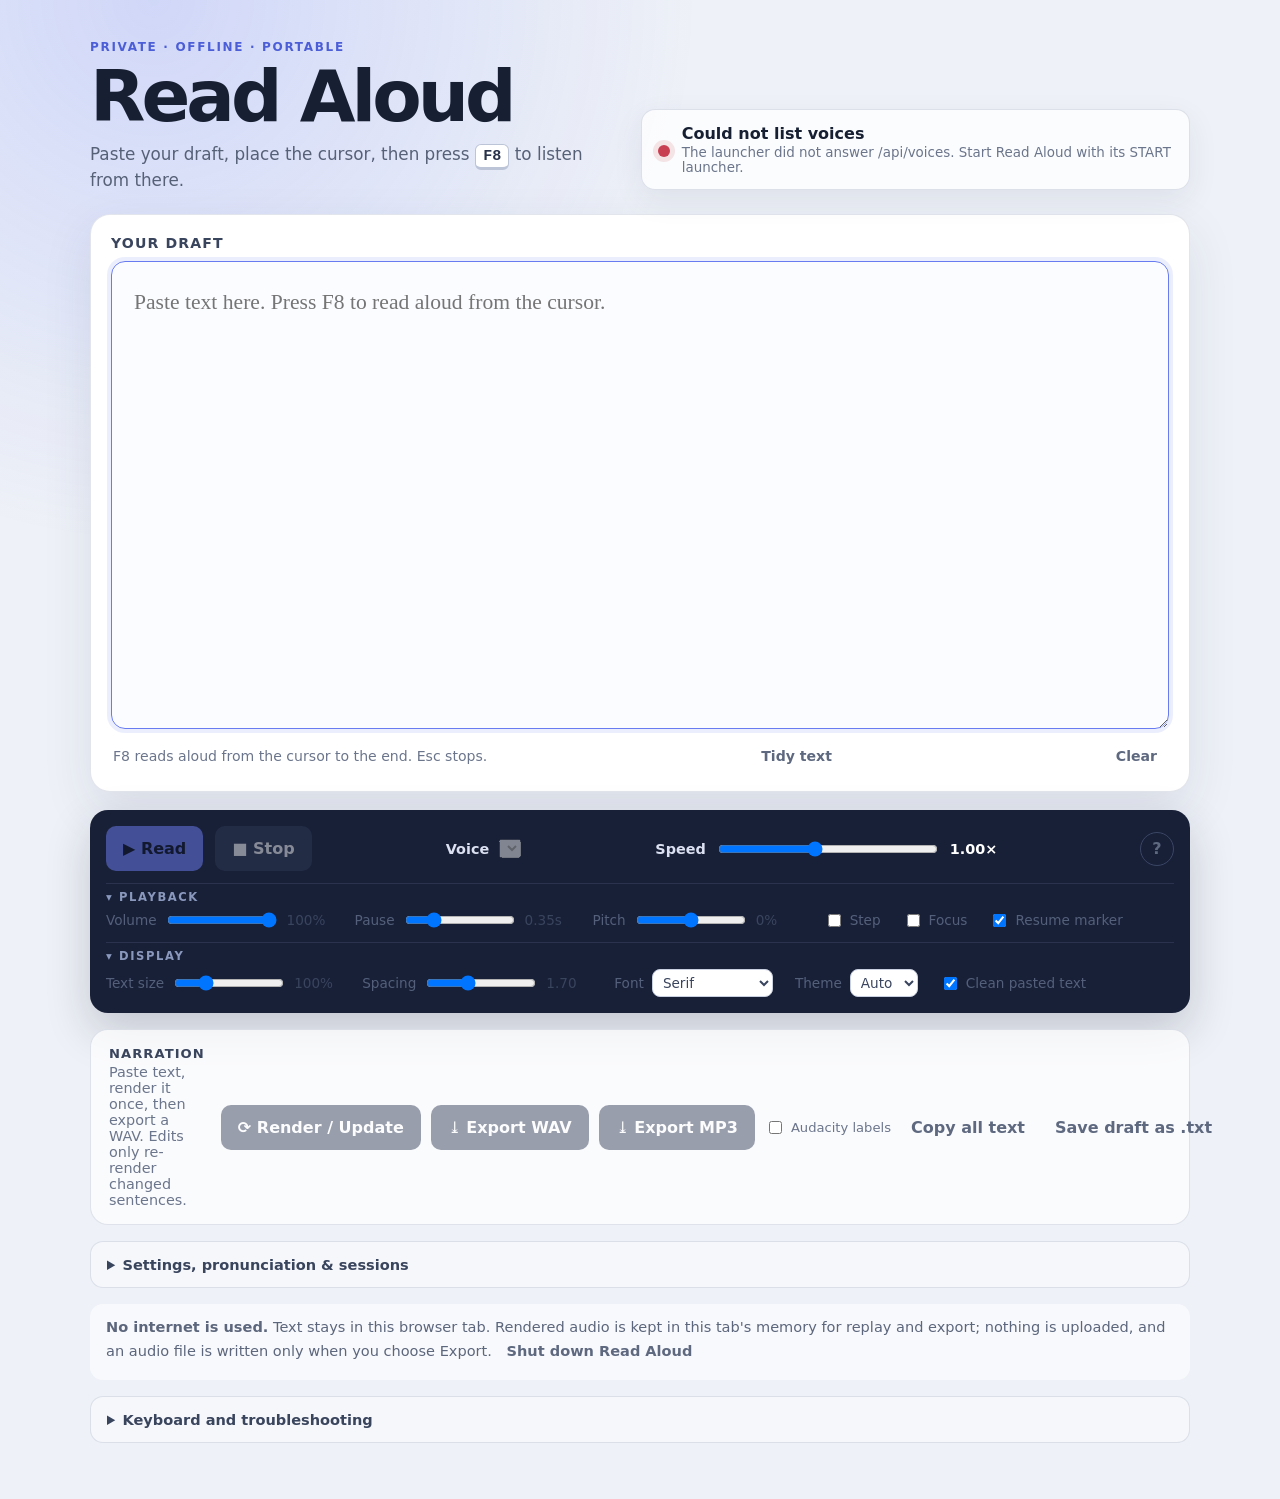
==== commit 58ad7d5c: "Multi-speaker VITS support (LibriTTS-R), speaker id ceiling to 4095, resume marker toggle" ====
--- a/web/index.html
+++ b/web/index.html
@@ -119,6 +119,10 @@
             <input id="focusToggle" type="checkbox">
             Focus
           </label>
+          <label class="toggle" for="resumeToggle" title="Leave a ▸ marker on the sentence where reading stopped">
+            <input id="resumeToggle" type="checkbox" checked>
+            Resume marker
+          </label>
         </div>
       </details>
       <details class="ctl-group" id="displayGroup" open>
@@ -221,7 +225,10 @@
       <strong>voices</strong> folder next to <strong>shared</strong> on this drive, then relaunch.
       Two families work: <strong>Piper VITS</strong> packages hold <code>voice.json</code>,
       <code>model.onnx</code> and <code>tokens.txt</code>; <strong>KittenTTS</strong> packages add
-      <code>voices.bin</code> and carry several speakers in one file.
+      <code>voices.bin</code> and carry several speakers in one file. Multi-speaker Piper models
+      (such as LibriTTS-R with 904 speakers) work too — the Speaker dropdown appears automatically,
+      and a curated <code>speakers</code> list in <code>voice.json</code> (schemaVersion 2) gives
+      your favorites proper names.
       It will appear in the Voice dropdown automatically. The <a href="make-voice.html">voice package maker</a> can build and test a package from downloaded Piper files. Invalid packages are skipped and reported
       without affecting working voices.</p>
       <p><kbd>F7</kbd> replays the current sentence (or, while stopped, reads the sentence at the cursor once).
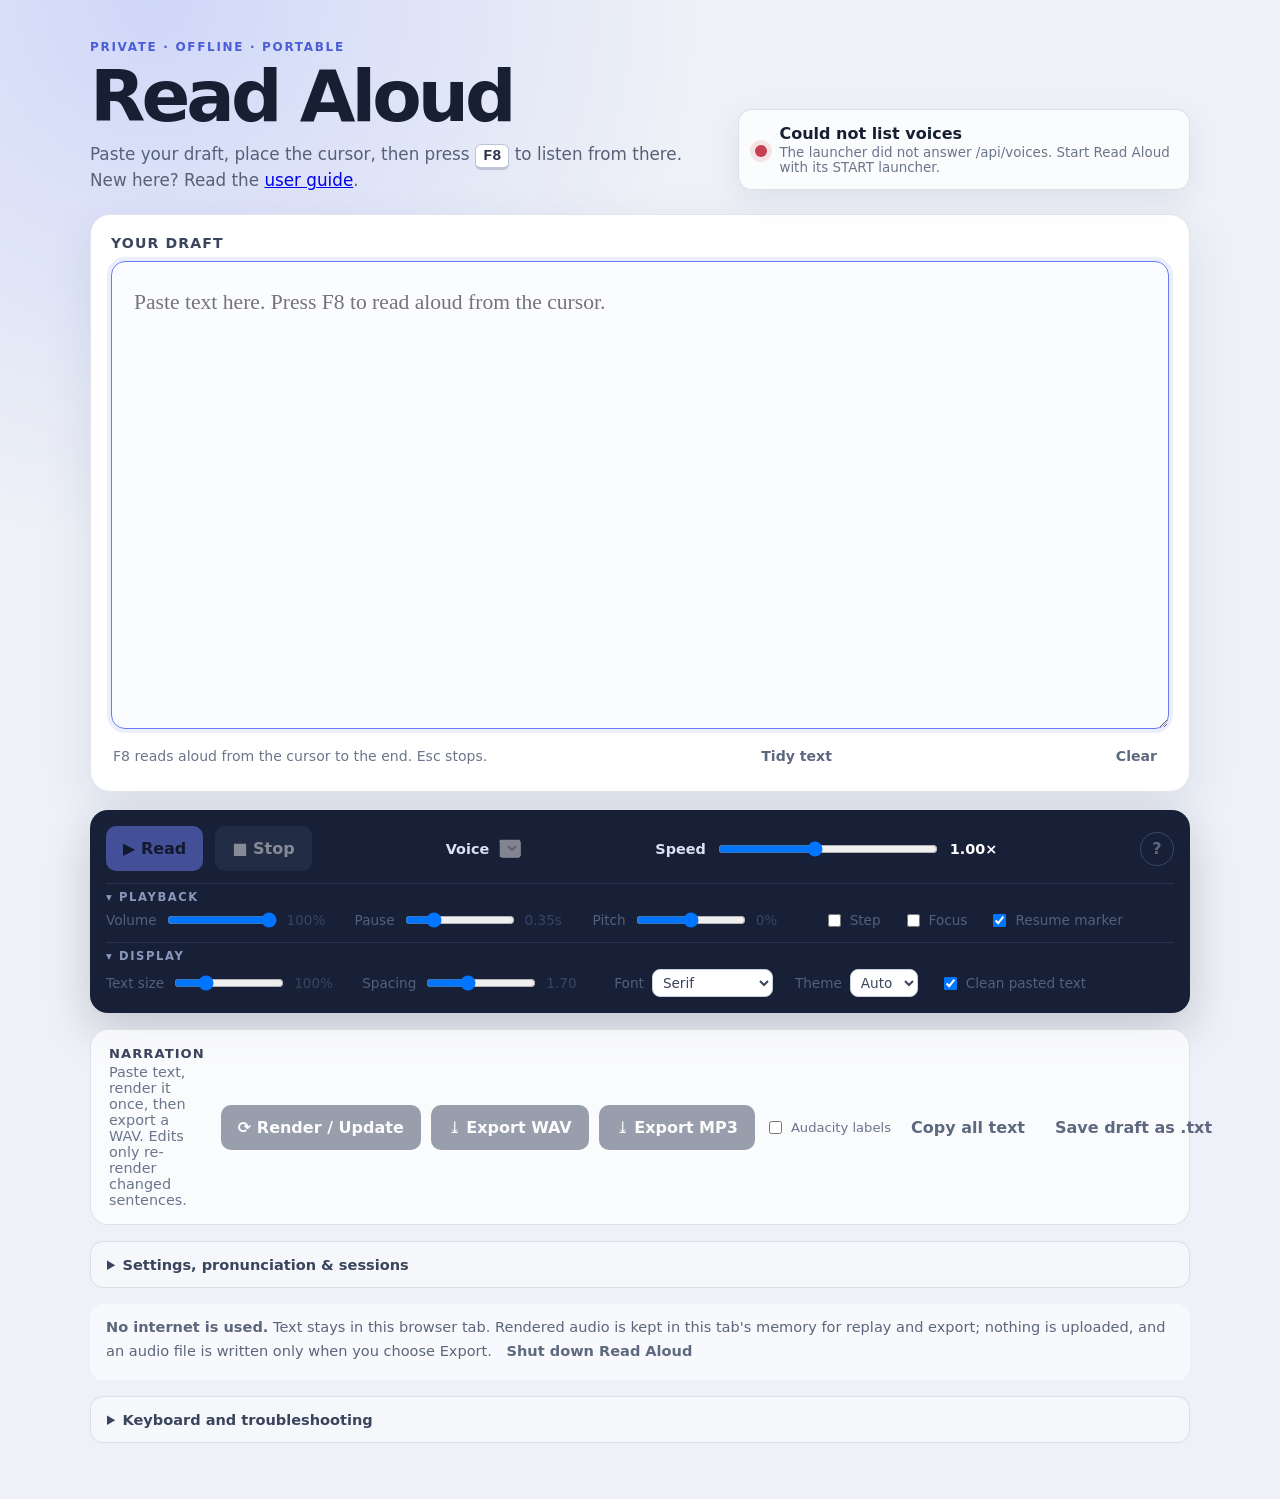
==== commit db702dc1: "Harden playback queue (id-matched replies, pause-safe starts), CSRF token on mutating endpoints, sav" ====
--- a/web/index.html
+++ b/web/index.html
@@ -23,7 +23,7 @@
       <div>
         <p class="eyebrow">PRIVATE · OFFLINE · PORTABLE</p>
         <h1>Read Aloud</h1>
-        <p class="subtitle">Paste your draft, place the cursor, then press <kbd>F8</kbd> to listen from there.</p>
+        <p class="subtitle">Paste your draft, place the cursor, then press <kbd>F8</kbd> to listen from there. New here? Read the <a href="manual.html">user guide</a>.</p>
       </div>
       <div class="status-card" aria-live="polite">
         <span id="statusDot" class="dot loading"></span>
@@ -220,6 +220,7 @@
 
     <details class="help">
       <summary>Keyboard and troubleshooting</summary>
+      <p><strong>New to Read Aloud?</strong> The <a href="manual.html">user guide</a> walks through everything on one friendly page — it also lives on the drive as <strong>HOW TO USE.html</strong>.</p>
       <p><kbd>F8</kbd> reads aloud from the cursor to the end of the draft, highlighting each sentence as it is spoken. The next sentence is prepared while the current one plays, so reading is continuous. With text selected, <kbd>F8</kbd> reads only the selection. <kbd>Esc</kbd> stops and leaves a <strong>▸ resume marker</strong> on the sentence — it follows the sentence through edits and clears itself once you read it again. Pressing <kbd>F8</kbd> resumes from the stopped sentence. Editing the text stops playback. Press <kbd>?</kbd> anytime for the shortcut overlay.</p>
       <p><strong>Adding voices:</strong> copy a compatible voice package folder into the
       <strong>voices</strong> folder next to <strong>shared</strong> on this drive, then relaunch.
